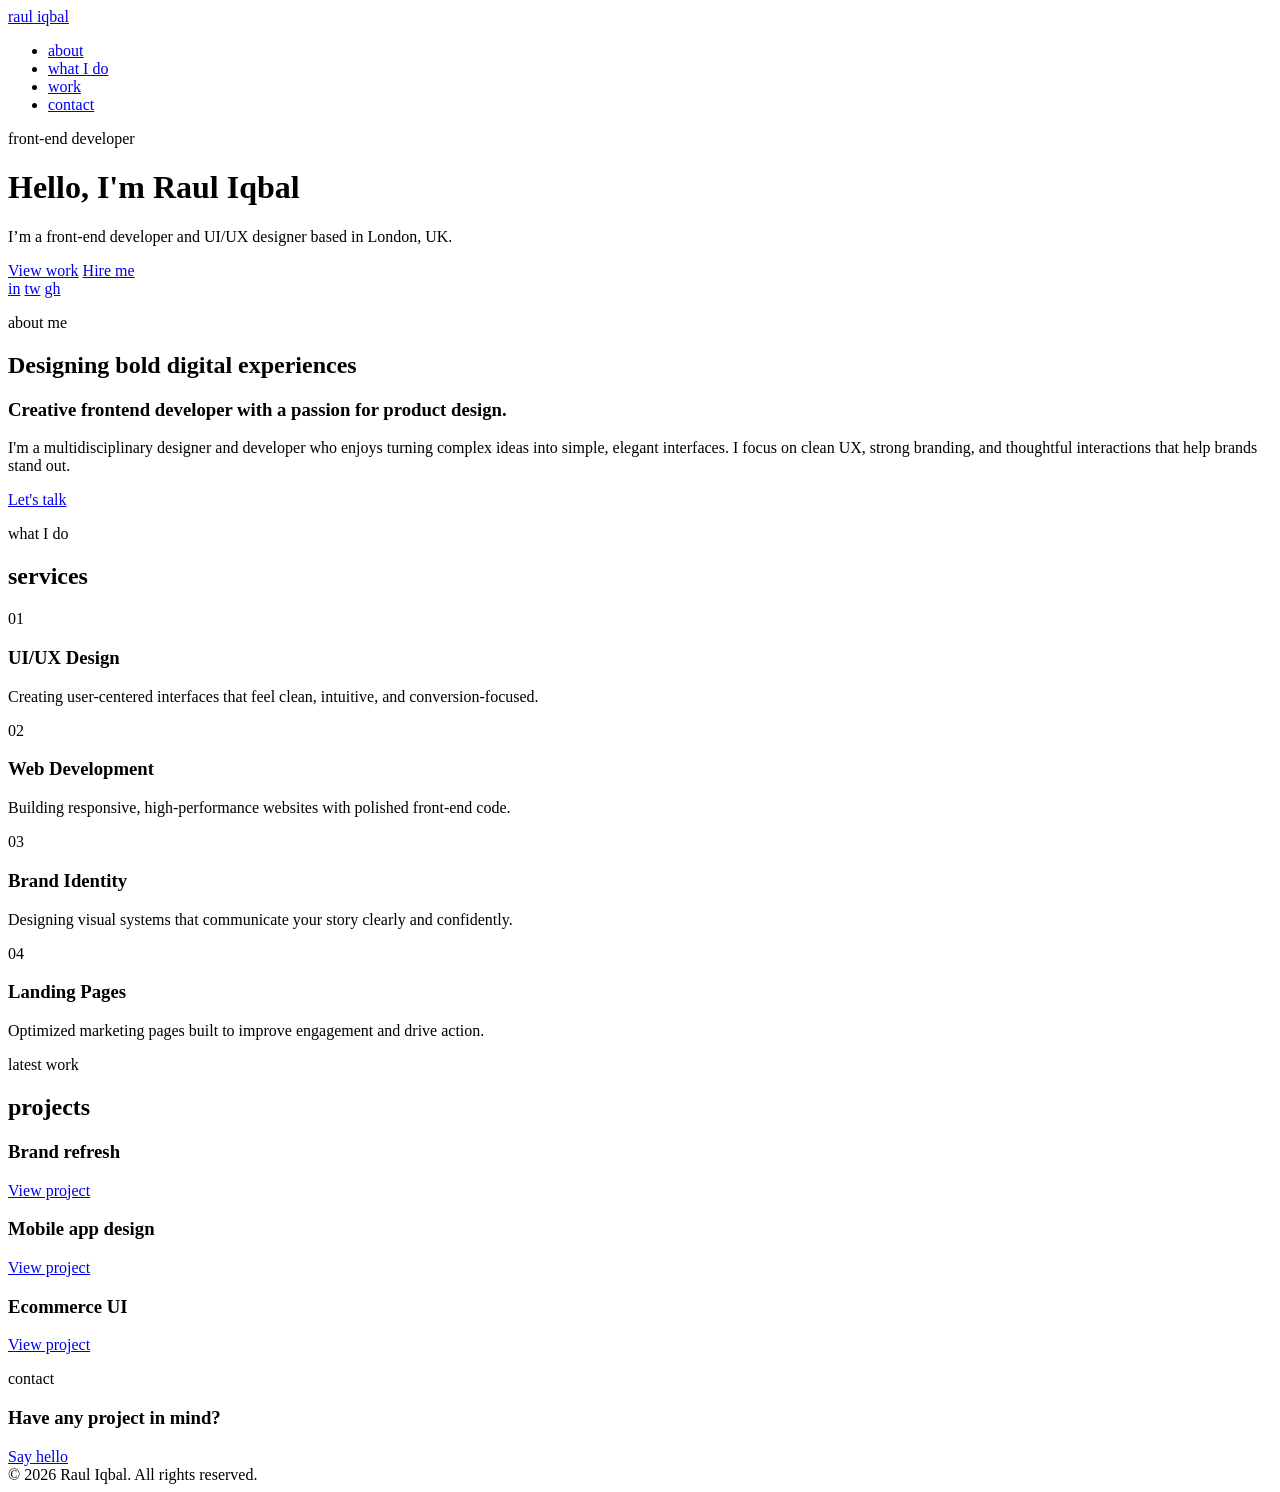
==== index7.htm @ f07d67ef "Add files via upload" ====
<!DOCTYPE html>
<html lang="en">
<head>
    <meta charset="UTF-8">
    <meta name="viewport" content="width=device-width, initial-scale=1.0">
    <title>Raul Iqbal - portfolio</title>
    <link rel="preconnect" href="https://fonts.googleapis.com">
    <link rel="preconnect" href="https://fonts.gstatic.com" crossorigin>
    <link href="https://fonts.googleapis.com/css2?family=Poppins:wght@400;500;600;700&display=swap" rel="stylesheet">
    <link rel="stylesheet" href="style.css">
</head>
<body>
    <header class="hero" id="home">
        <nav class="nav container">
            <a href="#home" class="logo">raul iqbal</a>
            <ul class="menu">
                <li><a href="#about">about</a></li>
                <li><a href="#services">what I do</a></li>
                <li><a href="#work">work</a></li>
                <li><a href="#contact">contact</a></li>
            </ul>
        </nav>

        <div class="hero-body container">
            <p class="label">front-end developer</p>
            <h1>Hello, I'm Raul Iqbal</h1>
            <p>I’m a front-end developer and UI/UX designer based in London, UK.</p>

            <div class="cta-row">
                <a class="btn" href="#work">View work</a>
                <a class="btn btn-ghost" href="#contact">Hire me</a>
            </div>

            <div class="socials">
                <a href="#">in</a>
                <a href="#">tw</a>
                <a href="#">gh</a>
            </div>
        </div>
    </header>

    <main>
        <section id="about" class="about container section">
            <div class="about-img" aria-label="Profile art"></div>

            <div class="about-copy">
                <p class="label">about me</p>
                <h2>Designing bold digital experiences</h2>
                <h3>Creative frontend developer with a passion for product design.</h3>
                <p>I'm a multidisciplinary designer and developer who enjoys turning complex ideas into simple, elegant interfaces. I focus on clean UX, strong branding, and thoughtful interactions that help brands stand out.</p>
                <a class="btn" href="#contact">Let's talk</a>
            </div>
        </section>

        <section id="services" class="container section">
            <p class="label center">what I do</p>
            <h2 class="center">services</h2>

            <div class="services">
                <article class="service">
                    <div class="service-head">
                        <div class="icon">01</div>
                        <h3>UI/UX Design</h3>
                    </div>
                    <p>Creating user-centered interfaces that feel clean, intuitive, and conversion-focused.</p>
                </article>

                <article class="service">
                    <div class="service-head">
                        <div class="icon">02</div>
                        <h3>Web Development</h3>
                    </div>
                    <p>Building responsive, high-performance websites with polished front-end code.</p>
                </article>

                <article class="service">
                    <div class="service-head">
                        <div class="icon">03</div>
                        <h3>Brand Identity</h3>
                    </div>
                    <p>Designing visual systems that communicate your story clearly and confidently.</p>
                </article>

                <article class="service">
                    <div class="service-head">
                        <div class="icon">04</div>
                        <h3>Landing Pages</h3>
                    </div>
                    <p>Optimized marketing pages built to improve engagement and drive action.</p>
                </article>
            </div>
        </section>

        <section id="work" class="container section">
            <p class="label center">latest work</p>
            <h2 class="center">projects</h2>

            <div class="projects">
                <article class="project">
                    <div class="thumb thumb-1"></div>
                    <div class="project-body">
                        <h3>Brand refresh</h3>
                        <a class="btn small-btn" href="#">View project</a>
                    </div>
                </article>

                <article class="project">
                    <div class="thumb thumb-2"></div>
                    <div class="project-body">
                        <h3>Mobile app design</h3>
                        <a class="btn small-btn" href="#">View project</a>
                    </div>
                </article>

                <article class="project">
                    <div class="thumb thumb-3"></div>
                    <div class="project-body">
                        <h3>Ecommerce UI</h3>
                        <a class="btn small-btn" href="#">View project</a>
                    </div>
                </article>
            </div>
        </section>

        <section class="container section">
            <div class="cta" id="contact">
                <p class="label">contact</p>
                <h3>Have any project in mind?</h3>
                <a class="btn" href="mailto:hello@rauliqbal.com">Say hello</a>
            </div>
        </section>
    </main>

    <footer>
        © 2026 Raul Iqbal. All rights reserved.
    </footer>
</body>
</html>
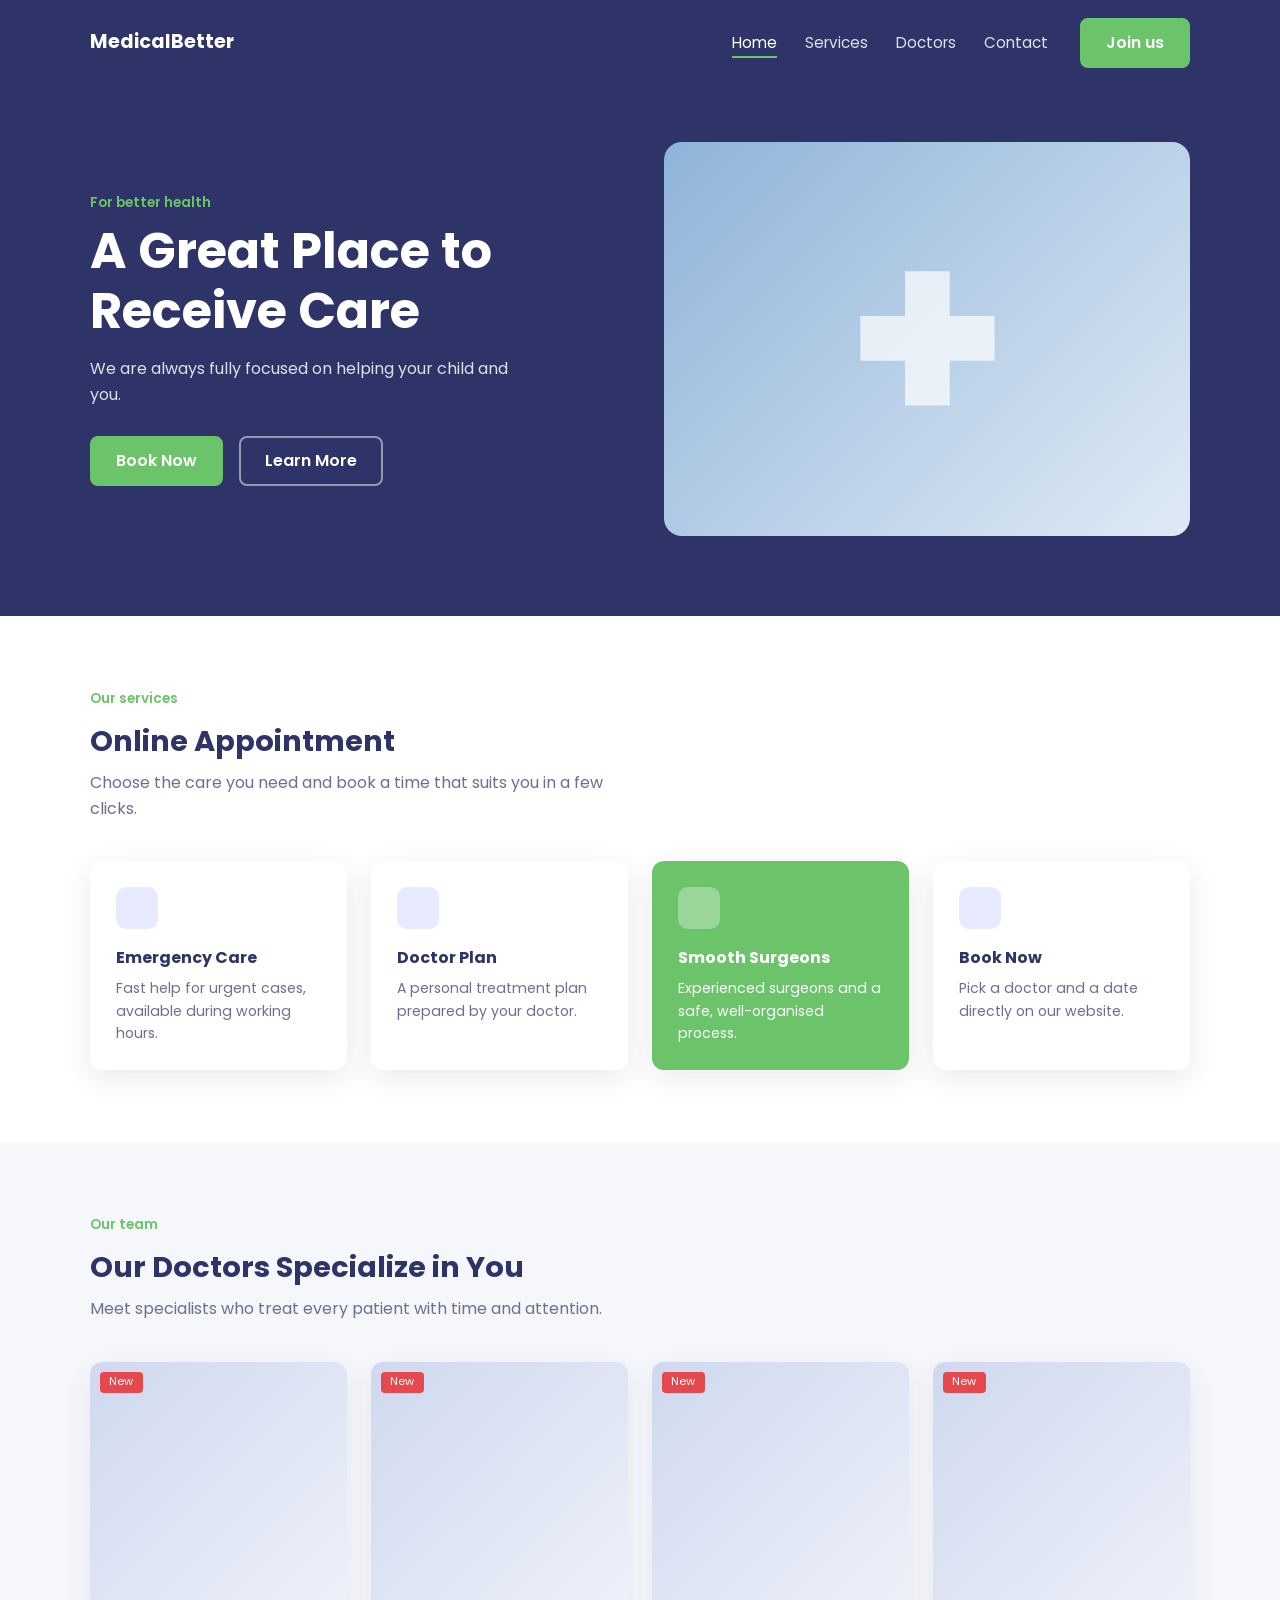
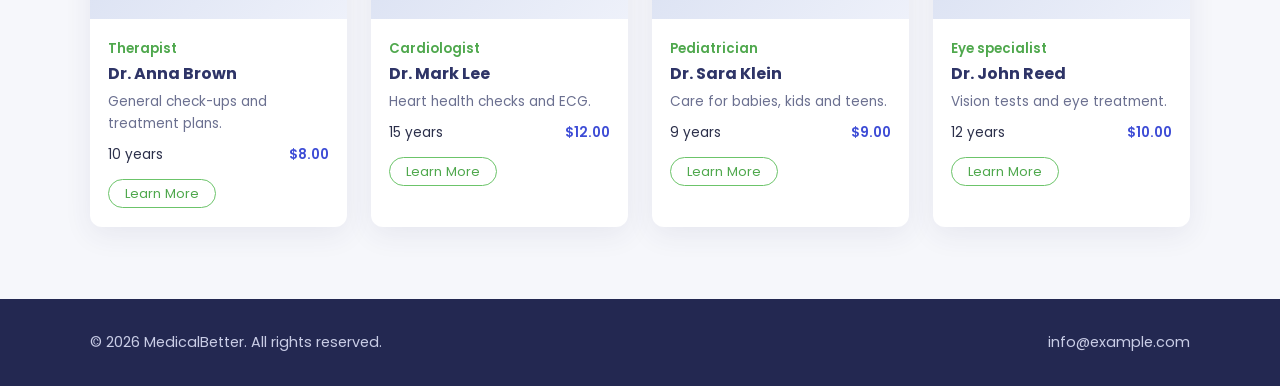
==== commit 431b399c: "Add files via upload" ====
--- a/index7.htm
+++ b/index7.htm
@@ -1,138 +1,258 @@
 <!DOCTYPE html>
 <html lang="en">
 <head>
-    <meta charset="UTF-8">
-    <meta name="viewport" content="width=device-width, initial-scale=1.0">
-    <title>Raul Iqbal - portfolio</title>
-    <link rel="preconnect" href="https://fonts.googleapis.com">
-    <link rel="preconnect" href="https://fonts.gstatic.com" crossorigin>
-    <link href="https://fonts.googleapis.com/css2?family=Poppins:wght@400;500;600;700&display=swap" rel="stylesheet">
-    <link rel="stylesheet" href="style.css">
+  <meta charset="UTF-8">
+  <meta name="viewport" content="width=device-width, initial-scale=1">
+  <title>MedicalBetter | A Great Place to Receive Care</title>
+  <meta name="description" content="MedicalBetter is a modern clinic focused on helping you and your child. Book an online appointment and meet our specialist doctors.">
+  <meta name="keywords" content="medical clinic, online appointment, doctor consultation, emergency care, pediatrician, specialist doctors, book appointment, health care">
+  <meta name="author" content="MedicalBetter">
+  <meta name="robots" content="index, follow">
+  <meta name="theme-color" content="#2e3467">
+
+  <meta property="og:title" content="MedicalBetter | A Great Place to Receive Care">
+  <meta property="og:description" content="Book an online appointment and meet our specialist doctors.">
+  <meta property="og:type" content="website">
+  <meta property="og:url" content="https://example.com/index.html">
+  <meta property="og:image" content="https://example.com/images/og-cover.jpg">
+  <meta property="og:site_name" content="MedicalBetter">
+
+  <link rel="preconnect" href="https://fonts.googleapis.com">
+  <link rel="preconnect" href="https://fonts.gstatic.com" crossorigin>
+  <link href="https://fonts.googleapis.com/css2?family=Poppins:wght@400;600;700&display=swap" rel="stylesheet">
+
+  <style>
+    :root{--navy:#2e3467;--navy-dark:#232851;--green:#6cc46a;--green-dark:#4fa84d;--text:#2b2f4a;--muted:#6b7090;--bg:#f6f7fb;--red:#e5484d}
+    *{box-sizing:border-box;margin:0;padding:0}
+    html{scroll-behavior:smooth}
+    body{font-family:"Poppins","Segoe UI",Arial,sans-serif;color:var(--text);background:#fff;line-height:1.6}
+    a{text-decoration:none;color:inherit}
+    :focus-visible{outline:3px solid #f2b705;outline-offset:2px}
+    .wrap{width:min(1100px,92%);margin-inline:auto}
+
+    /* page switching */
+    body[data-page="home"] .only-contact{display:none}
+    body[data-page="contact"] .only-home{display:none}
+
+    /* header + hero */
+    .top{background:var(--navy);color:#fff}
+    .nav-bar{display:flex;align-items:center;gap:2rem;padding-block:1.1rem;flex-wrap:wrap}
+    .logo{font-weight:700;font-size:1.2rem;margin-right:auto}
+    .nav{display:flex;gap:1.75rem;list-style:none;font-size:.95rem}
+    .nav a{opacity:.85;padding-bottom:3px;border-bottom:2px solid transparent}
+    .nav a:hover,.nav a[aria-current="page"]{opacity:1;border-color:var(--green)}
+    .btn{display:inline-block;background:var(--green);color:#fff;font:inherit;font-weight:600;border:2px solid var(--green);border-radius:8px;padding:.65rem 1.5rem;cursor:pointer}
+    .btn:hover{background:var(--green-dark);border-color:var(--green-dark)}
+    .btn-line{background:transparent;color:#fff;border-color:rgba(255,255,255,.5)}
+    .btn-line:hover{background:rgba(255,255,255,.12);border-color:#fff}
+    .hero{padding-block:3.5rem 5rem}
+    .hero .wrap{display:grid;grid-template-columns:1fr 1fr;gap:3rem;align-items:center}
+    .eyebrow{color:var(--green);font-size:.85rem;font-weight:600;margin-bottom:.5rem}
+    .hero h1{font-size:clamp(2rem,4.5vw,3.1rem);line-height:1.2;margin-bottom:1rem}
+    .hero p:not(.eyebrow){opacity:.85;margin-bottom:1.75rem;max-width:42ch}
+    .hero .btns{display:flex;gap:1rem;flex-wrap:wrap}
+    .hero-img{aspect-ratio:4/3;border-radius:18px;background:linear-gradient(135deg,#8fb3d9,#dfeaf5);display:grid;place-items:center}
+    .hero-img svg{width:34%;opacity:.7}
+    .page-title{padding-block:2.5rem 3.5rem}
+    .page-title h1{font-size:2.2rem}
+
+    /* sections */
+    .section{padding-block:4.5rem}
+    .section h2{font-size:1.8rem;color:var(--navy);margin-bottom:.4rem}
+    .section .sub{color:var(--muted);max-width:55ch;margin-bottom:2.5rem}
+    .cards{display:grid;grid-template-columns:repeat(auto-fit,minmax(200px,1fr));gap:1.5rem}
+    .card{background:#fff;border-radius:12px;padding:1.6rem;box-shadow:0 8px 28px rgba(46,52,103,.1)}
+    .card .ico{width:42px;height:42px;border-radius:10px;background:#e8ebff;margin-bottom:1rem}
+    .card h3{font-size:1rem;color:var(--navy);margin-bottom:.4rem}
+    .card p{font-size:.88rem;color:var(--muted)}
+    .card.active{background:var(--green)}
+    .card.active h3,.card.active p{color:#fff}
+    .card.active .ico{background:rgba(255,255,255,.3)}
+    .doctors{background:var(--bg)}
+    .doc{background:#fff;border-radius:12px;overflow:hidden;box-shadow:0 8px 28px rgba(46,52,103,.08)}
+    .doc .photo{position:relative;aspect-ratio:1/1;background:linear-gradient(135deg,#cfd8ee,#eef1fa)}
+    .badge{position:absolute;top:.6rem;left:.6rem;background:var(--red);color:#fff;font-size:.7rem;padding:.1rem .6rem;border-radius:4px}
+    .doc .body{padding:1rem 1.1rem 1.2rem}
+    .doc small{color:var(--green-dark);font-weight:600}
+    .doc h3{font-size:1rem;color:var(--navy)}
+    .doc p{font-size:.85rem;color:var(--muted);margin:.3rem 0 .6rem}
+    .doc .meta{display:flex;justify-content:space-between;font-size:.85rem;margin-bottom:.8rem}
+    .doc .price{color:#3d4cd6;font-weight:600}
+    .btn-out{display:inline-block;border:1px solid var(--green);color:var(--green-dark);border-radius:20px;padding:.2rem 1rem;font-size:.82rem}
+    .btn-out:hover{background:var(--green);color:#fff}
+
+    /* contact form */
+    .contact{display:grid;grid-template-columns:1.4fr .8fr;gap:3rem}
+    fieldset{border:1px solid #dfe2f0;border-radius:12px;padding:1.6rem}
+    legend{font-weight:600;color:var(--navy);padding-inline:.5rem}
+    .field{margin-bottom:1rem}
+    .field label{display:block;font-weight:600;font-size:.9rem;margin-bottom:.25rem}
+    .req{color:var(--red)}
+    .field input,.field select,.field textarea{width:100%;font:inherit;padding:.6rem .8rem;border:1px solid #c5cae0;border-radius:8px;color:var(--text);background:#fff}
+    .field textarea{min-height:120px;resize:vertical}
+    .field input:user-invalid,.field textarea:user-invalid{border-color:var(--red)}
+    .row{display:grid;grid-template-columns:1fr 1fr;gap:1rem}
+    .consent{display:flex;gap:.6rem;margin-bottom:1.2rem;font-size:.9rem}
+    .info{background:var(--bg);border-radius:12px;padding:1.6rem;align-self:start}
+    .info h3{color:var(--navy);margin-bottom:.8rem}
+    .info p{margin-bottom:.7rem;color:var(--muted);font-size:.92rem}
+
+    /* footer */
+    .foot{background:var(--navy-dark);color:#c9cde6;padding-block:2rem;font-size:.9rem}
+    .foot .wrap{display:flex;justify-content:space-between;gap:1rem;flex-wrap:wrap}
+
+    @media(max-width:800px){.hero .wrap,.contact,.row{grid-template-columns:1fr}.nav-bar{gap:1rem}}
+    @media(prefers-reduced-motion:reduce){html{scroll-behavior:auto}}
+  </style>
 </head>
-<body>
-    <header class="hero" id="home">
-        <nav class="nav container">
-            <a href="#home" class="logo">raul iqbal</a>
-            <ul class="menu">
-                <li><a href="#about">about</a></li>
-                <li><a href="#services">what I do</a></li>
-                <li><a href="#work">work</a></li>
-                <li><a href="#contact">contact</a></li>
-            </ul>
-        </nav>
-
-        <div class="hero-body container">
-            <p class="label">front-end developer</p>
-            <h1>Hello, I'm Raul Iqbal</h1>
-            <p>I’m a front-end developer and UI/UX designer based in London, UK.</p>
-
-            <div class="cta-row">
-                <a class="btn" href="#work">View work</a>
-                <a class="btn btn-ghost" href="#contact">Hire me</a>
-            </div>
-
-            <div class="socials">
-                <a href="#">in</a>
-                <a href="#">tw</a>
-                <a href="#">gh</a>
-            </div>
+<body data-page="home">
+
+<!-- ========== HEADER (ორივე გვერდზე საერთო) ========== -->
+<div class="top">
+  <header class="wrap nav-bar">
+    <a class="logo" href="#home">MedicalBetter</a>
+    <nav aria-label="Main">
+      <ul class="nav">
+        <li><a href="#home" id="nav-home" aria-current="page">Home</a></li>
+        <li><a href="#appointment">Services</a></li>
+        <li><a href="#doctors">Doctors</a></li>
+        <li><a href="#contact" id="nav-contact">Contact</a></li>
+      </ul>
+    </nav>
+    <a class="btn" href="#booking">Join us</a>
+  </header>
+
+  <!-- გვერდი 1: ჰერო -->
+  <section class="hero only-home">
+    <div class="wrap">
+      <div>
+        <p class="eyebrow">For better health</p>
+        <h1>A Great Place to Receive Care</h1>
+        <p>We are always fully focused on helping your child and you.</p>
+        <div class="btns">
+          <a class="btn" href="#booking">Book Now</a>
+          <a class="btn btn-line" href="#appointment">Learn More</a>
         </div>
-    </header>
-
-    <main>
-        <section id="about" class="about container section">
-            <div class="about-img" aria-label="Profile art"></div>
-
-            <div class="about-copy">
-                <p class="label">about me</p>
-                <h2>Designing bold digital experiences</h2>
-                <h3>Creative frontend developer with a passion for product design.</h3>
-                <p>I'm a multidisciplinary designer and developer who enjoys turning complex ideas into simple, elegant interfaces. I focus on clean UX, strong branding, and thoughtful interactions that help brands stand out.</p>
-                <a class="btn" href="#contact">Let's talk</a>
-            </div>
-        </section>
-
-        <section id="services" class="container section">
-            <p class="label center">what I do</p>
-            <h2 class="center">services</h2>
-
-            <div class="services">
-                <article class="service">
-                    <div class="service-head">
-                        <div class="icon">01</div>
-                        <h3>UI/UX Design</h3>
-                    </div>
-                    <p>Creating user-centered interfaces that feel clean, intuitive, and conversion-focused.</p>
-                </article>
-
-                <article class="service">
-                    <div class="service-head">
-                        <div class="icon">02</div>
-                        <h3>Web Development</h3>
-                    </div>
-                    <p>Building responsive, high-performance websites with polished front-end code.</p>
-                </article>
-
-                <article class="service">
-                    <div class="service-head">
-                        <div class="icon">03</div>
-                        <h3>Brand Identity</h3>
-                    </div>
-                    <p>Designing visual systems that communicate your story clearly and confidently.</p>
-                </article>
-
-                <article class="service">
-                    <div class="service-head">
-                        <div class="icon">04</div>
-                        <h3>Landing Pages</h3>
-                    </div>
-                    <p>Optimized marketing pages built to improve engagement and drive action.</p>
-                </article>
-            </div>
-        </section>
-
-        <section id="work" class="container section">
-            <p class="label center">latest work</p>
-            <h2 class="center">projects</h2>
-
-            <div class="projects">
-                <article class="project">
-                    <div class="thumb thumb-1"></div>
-                    <div class="project-body">
-                        <h3>Brand refresh</h3>
-                        <a class="btn small-btn" href="#">View project</a>
-                    </div>
-                </article>
-
-                <article class="project">
-                    <div class="thumb thumb-2"></div>
-                    <div class="project-body">
-                        <h3>Mobile app design</h3>
-                        <a class="btn small-btn" href="#">View project</a>
-                    </div>
-                </article>
-
-                <article class="project">
-                    <div class="thumb thumb-3"></div>
-                    <div class="project-body">
-                        <h3>Ecommerce UI</h3>
-                        <a class="btn small-btn" href="#">View project</a>
-                    </div>
-                </article>
-            </div>
-        </section>
-
-        <section class="container section">
-            <div class="cta" id="contact">
-                <p class="label">contact</p>
-                <h3>Have any project in mind?</h3>
-                <a class="btn" href="mailto:hello@rauliqbal.com">Say hello</a>
-            </div>
-        </section>
-    </main>
-
-    <footer>
-        © 2026 Raul Iqbal. All rights reserved.
-    </footer>
+      </div>
+      <!-- სურათის დასამატებლად ჩაანაცვლეთ: <img src="hero.jpg" alt="Doctor using a microscope"> -->
+      <div class="hero-img" role="img" aria-label="Doctor using a microscope">
+        <svg viewBox="0 0 24 24" fill="#fff"><path d="M9 3h6v6h6v6h-6v6H9v-6H3V9h6z"/></svg>
+      </div>
+    </div>
+  </section>
+
+  <!-- გვერდი 2: სათაური -->
+  <div class="wrap page-title only-contact"><p class="eyebrow">Get in touch</p><h1>Book an Appointment</h1></div>
+</div>
+
+<main>
+  <!-- ========== გვერდი 1: მთავარი ========== -->
+  <div class="only-home">
+    <section class="section" id="appointment">
+      <div class="wrap">
+        <p class="eyebrow">Our services</p>
+        <h2>Online Appointment</h2>
+        <p class="sub">Choose the care you need and book a time that suits you in a few clicks.</p>
+        <div class="cards">
+          <article class="card"><div class="ico"></div><h3>Emergency Care</h3><p>Fast help for urgent cases, available during working hours.</p></article>
+          <article class="card"><div class="ico"></div><h3>Doctor Plan</h3><p>A personal treatment plan prepared by your doctor.</p></article>
+          <article class="card active"><div class="ico"></div><h3>Smooth Surgeons</h3><p>Experienced surgeons and a safe, well-organised process.</p></article>
+          <article class="card"><div class="ico"></div><h3>Book Now</h3><p>Pick a doctor and a date directly on our website.</p></article>
+        </div>
+      </div>
+    </section>
+
+    <section class="section doctors" id="doctors">
+      <div class="wrap">
+        <p class="eyebrow">Our team</p>
+        <h2>Our Doctors Specialize in You</h2>
+        <p class="sub">Meet specialists who treat every patient with time and attention.</p>
+        <div class="cards">
+          <article class="doc">
+            <div class="photo" role="img" aria-label="Dr. Anna Brown"><span class="badge">New</span></div>
+            <div class="body"><small>Therapist</small><h3>Dr. Anna Brown</h3><p>General check-ups and treatment plans.</p>
+              <div class="meta"><span>10 years</span><span class="price">$8.00</span></div><a class="btn-out" href="#booking">Learn More</a></div>
+          </article>
+          <article class="doc">
+            <div class="photo" role="img" aria-label="Dr. Mark Lee"><span class="badge">New</span></div>
+            <div class="body"><small>Cardiologist</small><h3>Dr. Mark Lee</h3><p>Heart health checks and ECG.</p>
+              <div class="meta"><span>15 years</span><span class="price">$12.00</span></div><a class="btn-out" href="#booking">Learn More</a></div>
+          </article>
+          <article class="doc">
+            <div class="photo" role="img" aria-label="Dr. Sara Klein"><span class="badge">New</span></div>
+            <div class="body"><small>Pediatrician</small><h3>Dr. Sara Klein</h3><p>Care for babies, kids and teens.</p>
+              <div class="meta"><span>9 years</span><span class="price">$9.00</span></div><a class="btn-out" href="#booking">Learn More</a></div>
+          </article>
+          <article class="doc">
+            <div class="photo" role="img" aria-label="Dr. John Reed"><span class="badge">New</span></div>
+            <div class="body"><small>Eye specialist</small><h3>Dr. John Reed</h3><p>Vision tests and eye treatment.</p>
+              <div class="meta"><span>12 years</span><span class="price">$10.00</span></div><a class="btn-out" href="#booking">Learn More</a></div>
+          </article>
+        </div>
+      </div>
+    </section>
+  </div>
+
+  <!-- ========== გვერდი 2: კონტაქტი ========== -->
+  <div class="section only-contact">
+    <div class="wrap contact">
+      <form id="booking" action="#" method="post">
+        <fieldset>
+          <legend>Appointment form</legend>
+          <div class="row">
+            <div class="field"><label for="fn">First name <span class="req">*</span></label><input type="text" id="fn" name="first_name" autocomplete="given-name" required minlength="2"></div>
+            <div class="field"><label for="ln">Last name <span class="req">*</span></label><input type="text" id="ln" name="last_name" autocomplete="family-name" required minlength="2"></div>
+          </div>
+          <div class="row">
+            <div class="field"><label for="phone">Phone <span class="req">*</span></label><input type="tel" id="phone" name="phone" autocomplete="tel" placeholder="+995 5XX XX XX XX" pattern="[+0-9 ]{9,16}" required></div>
+            <div class="field"><label for="email">Email</label><input type="email" id="email" name="email" autocomplete="email" placeholder="name@example.com"></div>
+          </div>
+          <div class="row">
+            <div class="field"><label for="service">Service <span class="req">*</span></label>
+              <select id="service" name="service" required>
+                <option value="" selected disabled>Choose</option>
+                <option>Emergency Care</option><option>Doctor Plan</option><option>Surgery</option><option>Consultation</option>
+              </select></div>
+            <div class="field"><label for="date">Preferred date <span class="req">*</span></label><input type="date" id="date" name="date" required></div>
+          </div>
+          <div class="field"><label for="msg">Message</label><textarea id="msg" name="message" maxlength="500" placeholder="Briefly describe your problem (optional)"></textarea></div>
+          <div class="consent"><input type="checkbox" id="consent" name="consent" required><label for="consent">I agree to the processing of my personal data <span class="req">*</span></label></div>
+          <button type="submit" class="btn">Send request</button>
+        </fieldset>
+      </form>
+
+      <aside class="info" aria-labelledby="ci">
+        <h3 id="ci">Contact information</h3>
+        <p><strong>Address:</strong><br>1 Rustaveli Ave, Tbilisi</p>
+        <p><strong>Phone:</strong><br><a href="tel:+995322000000">+995 32 200 00 00</a></p>
+        <p><strong>Email:</strong><br><a href="mailto:info@example.com">info@example.com</a></p>
+        <p><strong>Working hours:</strong><br>Mon–Fri 09:00–20:00<br>Sat 10:00–16:00</p>
+      </aside>
+    </div>
+  </div>
+</main>
+
+<footer class="foot">
+  <div class="wrap"><p>&copy; 2026 MedicalBetter. All rights reserved.</p><p><a href="mailto:info@example.com">info@example.com</a></p></div>
+</footer>
+
+<!-- გვერდებს შორის გადართვა -->
+<script>
+  function route() {
+    var h = location.hash;
+    var isContact = (h === '#contact' || h === '#booking');
+    document.body.dataset.page = isContact ? 'contact' : 'home';
+    document.title = isContact
+      ? 'Contact & Book an Appointment | MedicalBetter'
+      : 'MedicalBetter | A Great Place to Receive Care';
+    document.getElementById('nav-home').toggleAttribute('aria-current', !isContact);
+    document.getElementById('nav-contact').toggleAttribute('aria-current', isContact);
+    if (isContact || !h || h === '#home') { window.scrollTo(0, 0); }
+    else { var el = document.querySelector(h); if (el) el.scrollIntoView(); }
+  }
+  window.addEventListener('hashchange', route);
+  route();
+</script>
+
 </body>
-</html>
+</html>
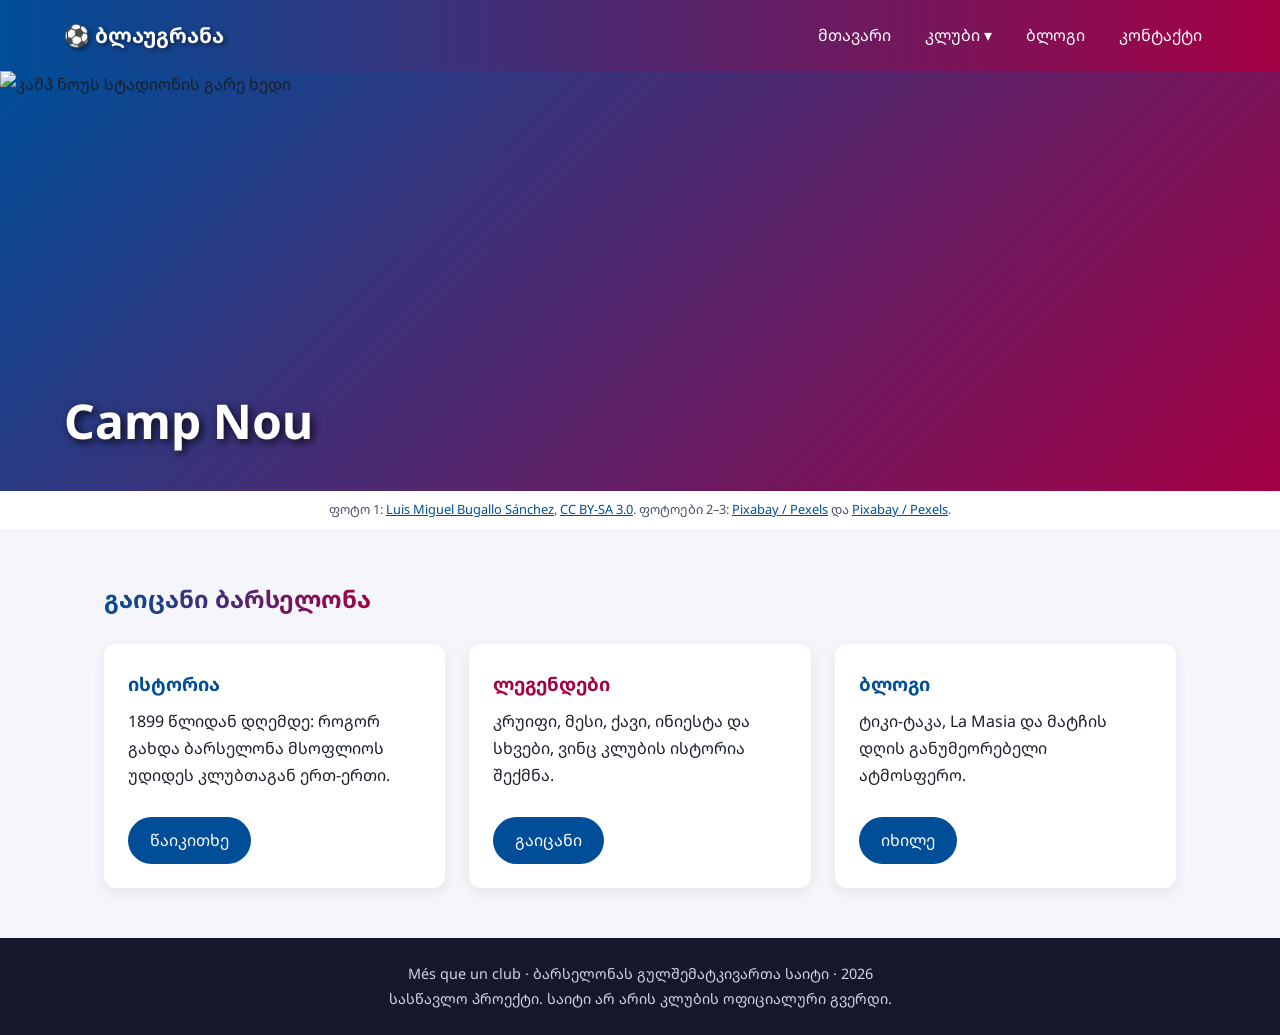
==== commit d5611709: "Add files via upload" ====
--- a/index7.htm
+++ b/index7.htm
@@ -1,258 +1,491 @@
 <!DOCTYPE html>
-<html lang="en">
+<html lang="ka">
 <head>
-  <meta charset="UTF-8">
-  <meta name="viewport" content="width=device-width, initial-scale=1">
-  <title>MedicalBetter | A Great Place to Receive Care</title>
-  <meta name="description" content="MedicalBetter is a modern clinic focused on helping you and your child. Book an online appointment and meet our specialist doctors.">
-  <meta name="keywords" content="medical clinic, online appointment, doctor consultation, emergency care, pediatrician, specialist doctors, book appointment, health care">
-  <meta name="author" content="MedicalBetter">
-  <meta name="robots" content="index, follow">
-  <meta name="theme-color" content="#2e3467">
-
-  <meta property="og:title" content="MedicalBetter | A Great Place to Receive Care">
-  <meta property="og:description" content="Book an online appointment and meet our specialist doctors.">
-  <meta property="og:type" content="website">
-  <meta property="og:url" content="https://example.com/index.html">
-  <meta property="og:image" content="https://example.com/images/og-cover.jpg">
-  <meta property="og:site_name" content="MedicalBetter">
-
-  <link rel="preconnect" href="https://fonts.googleapis.com">
-  <link rel="preconnect" href="https://fonts.gstatic.com" crossorigin>
-  <link href="https://fonts.googleapis.com/css2?family=Poppins:wght@400;600;700&display=swap" rel="stylesheet">
-
-  <style>
-    :root{--navy:#2e3467;--navy-dark:#232851;--green:#6cc46a;--green-dark:#4fa84d;--text:#2b2f4a;--muted:#6b7090;--bg:#f6f7fb;--red:#e5484d}
-    *{box-sizing:border-box;margin:0;padding:0}
-    html{scroll-behavior:smooth}
-    body{font-family:"Poppins","Segoe UI",Arial,sans-serif;color:var(--text);background:#fff;line-height:1.6}
-    a{text-decoration:none;color:inherit}
-    :focus-visible{outline:3px solid #f2b705;outline-offset:2px}
-    .wrap{width:min(1100px,92%);margin-inline:auto}
-
-    /* page switching */
-    body[data-page="home"] .only-contact{display:none}
-    body[data-page="contact"] .only-home{display:none}
-
-    /* header + hero */
-    .top{background:var(--navy);color:#fff}
-    .nav-bar{display:flex;align-items:center;gap:2rem;padding-block:1.1rem;flex-wrap:wrap}
-    .logo{font-weight:700;font-size:1.2rem;margin-right:auto}
-    .nav{display:flex;gap:1.75rem;list-style:none;font-size:.95rem}
-    .nav a{opacity:.85;padding-bottom:3px;border-bottom:2px solid transparent}
-    .nav a:hover,.nav a[aria-current="page"]{opacity:1;border-color:var(--green)}
-    .btn{display:inline-block;background:var(--green);color:#fff;font:inherit;font-weight:600;border:2px solid var(--green);border-radius:8px;padding:.65rem 1.5rem;cursor:pointer}
-    .btn:hover{background:var(--green-dark);border-color:var(--green-dark)}
-    .btn-line{background:transparent;color:#fff;border-color:rgba(255,255,255,.5)}
-    .btn-line:hover{background:rgba(255,255,255,.12);border-color:#fff}
-    .hero{padding-block:3.5rem 5rem}
-    .hero .wrap{display:grid;grid-template-columns:1fr 1fr;gap:3rem;align-items:center}
-    .eyebrow{color:var(--green);font-size:.85rem;font-weight:600;margin-bottom:.5rem}
-    .hero h1{font-size:clamp(2rem,4.5vw,3.1rem);line-height:1.2;margin-bottom:1rem}
-    .hero p:not(.eyebrow){opacity:.85;margin-bottom:1.75rem;max-width:42ch}
-    .hero .btns{display:flex;gap:1rem;flex-wrap:wrap}
-    .hero-img{aspect-ratio:4/3;border-radius:18px;background:linear-gradient(135deg,#8fb3d9,#dfeaf5);display:grid;place-items:center}
-    .hero-img svg{width:34%;opacity:.7}
-    .page-title{padding-block:2.5rem 3.5rem}
-    .page-title h1{font-size:2.2rem}
-
-    /* sections */
-    .section{padding-block:4.5rem}
-    .section h2{font-size:1.8rem;color:var(--navy);margin-bottom:.4rem}
-    .section .sub{color:var(--muted);max-width:55ch;margin-bottom:2.5rem}
-    .cards{display:grid;grid-template-columns:repeat(auto-fit,minmax(200px,1fr));gap:1.5rem}
-    .card{background:#fff;border-radius:12px;padding:1.6rem;box-shadow:0 8px 28px rgba(46,52,103,.1)}
-    .card .ico{width:42px;height:42px;border-radius:10px;background:#e8ebff;margin-bottom:1rem}
-    .card h3{font-size:1rem;color:var(--navy);margin-bottom:.4rem}
-    .card p{font-size:.88rem;color:var(--muted)}
-    .card.active{background:var(--green)}
-    .card.active h3,.card.active p{color:#fff}
-    .card.active .ico{background:rgba(255,255,255,.3)}
-    .doctors{background:var(--bg)}
-    .doc{background:#fff;border-radius:12px;overflow:hidden;box-shadow:0 8px 28px rgba(46,52,103,.08)}
-    .doc .photo{position:relative;aspect-ratio:1/1;background:linear-gradient(135deg,#cfd8ee,#eef1fa)}
-    .badge{position:absolute;top:.6rem;left:.6rem;background:var(--red);color:#fff;font-size:.7rem;padding:.1rem .6rem;border-radius:4px}
-    .doc .body{padding:1rem 1.1rem 1.2rem}
-    .doc small{color:var(--green-dark);font-weight:600}
-    .doc h3{font-size:1rem;color:var(--navy)}
-    .doc p{font-size:.85rem;color:var(--muted);margin:.3rem 0 .6rem}
-    .doc .meta{display:flex;justify-content:space-between;font-size:.85rem;margin-bottom:.8rem}
-    .doc .price{color:#3d4cd6;font-weight:600}
-    .btn-out{display:inline-block;border:1px solid var(--green);color:var(--green-dark);border-radius:20px;padding:.2rem 1rem;font-size:.82rem}
-    .btn-out:hover{background:var(--green);color:#fff}
-
-    /* contact form */
-    .contact{display:grid;grid-template-columns:1.4fr .8fr;gap:3rem}
-    fieldset{border:1px solid #dfe2f0;border-radius:12px;padding:1.6rem}
-    legend{font-weight:600;color:var(--navy);padding-inline:.5rem}
-    .field{margin-bottom:1rem}
-    .field label{display:block;font-weight:600;font-size:.9rem;margin-bottom:.25rem}
-    .req{color:var(--red)}
-    .field input,.field select,.field textarea{width:100%;font:inherit;padding:.6rem .8rem;border:1px solid #c5cae0;border-radius:8px;color:var(--text);background:#fff}
-    .field textarea{min-height:120px;resize:vertical}
-    .field input:user-invalid,.field textarea:user-invalid{border-color:var(--red)}
-    .row{display:grid;grid-template-columns:1fr 1fr;gap:1rem}
-    .consent{display:flex;gap:.6rem;margin-bottom:1.2rem;font-size:.9rem}
-    .info{background:var(--bg);border-radius:12px;padding:1.6rem;align-self:start}
-    .info h3{color:var(--navy);margin-bottom:.8rem}
-    .info p{margin-bottom:.7rem;color:var(--muted);font-size:.92rem}
-
-    /* footer */
-    .foot{background:var(--navy-dark);color:#c9cde6;padding-block:2rem;font-size:.9rem}
-    .foot .wrap{display:flex;justify-content:space-between;gap:1rem;flex-wrap:wrap}
-
-    @media(max-width:800px){.hero .wrap,.contact,.row{grid-template-columns:1fr}.nav-bar{gap:1rem}}
-    @media(prefers-reduced-motion:reduce){html{scroll-behavior:auto}}
-  </style>
+<meta charset="UTF-8">
+<meta name="viewport" content="width=device-width, initial-scale=1">
+<title>ბლაუგრანა | ბარსელონას ფანების საიტი</title>
+<link rel="preconnect" href="https://fonts.googleapis.com">
+<link href="https://fonts.googleapis.com/css2?family=Noto+Sans+Georgian:wght@400;700&display=swap" rel="stylesheet">
+
+<style>
+/* CSS ცვლადები */
+:root {
+  --blue: #004d98;
+  --garnet: #a50044;
+  --gold: #edbb00;
+  --bg: #f4f6fb;
+  --text: #1b1f2a;
+  --radius: 12px;
+}
+
+* { box-sizing: border-box; margin: 0; }
+html { scroll-behavior: smooth; }
+
+body {
+  font-family: "Noto Sans Georgian", Arial, sans-serif;
+  background: var(--bg);
+  color: var(--text);
+  line-height: 1.7;
+}
+
+a { color: inherit; }
+
+/* ჰედერი (flexbox) */
+.site-header {
+  display: flex;
+  justify-content: space-between;
+  align-items: center;
+  flex-wrap: wrap;
+  gap: 12px;
+  padding: 14px 5%;
+  background: linear-gradient(90deg, var(--blue), var(--garnet));
+  position: sticky;
+  top: 0;
+  z-index: 10;
+}
+
+.logo {
+  color: #fff;
+  font-weight: 700;
+  font-size: 1.3rem;
+  text-decoration: none;
+  text-shadow: 2px 2px 4px rgba(0, 0, 0, 0.5);
+}
+
+nav { display: flex; gap: 6px; flex-wrap: wrap; }
+
+nav a {
+  color: #fff;
+  text-decoration: none;
+  padding: 8px 14px;
+  border-radius: 8px;
+  display: block;
+  transition: background 0.3s, color 0.3s;
+}
+
+nav a:hover,
+nav a:focus {
+  background: var(--gold);
+  color: var(--text);
+}
+
+/* ჩამოსაშლელი მენიუ */
+.dropdown { position: relative; }
+
+.menu {
+  display: none;
+  position: absolute;
+  left: 0;
+  top: 100%;
+  min-width: 170px;
+  background: var(--blue);
+  border-radius: 8px;
+  overflow: hidden;
+  box-shadow: 0 8px 20px rgba(0, 0, 0, 0.3);
+}
+
+.dropdown:hover .menu,
+.dropdown:focus-within .menu { display: block; }
+
+/* გვერდების გადართვა JavaScript-ის გარეშე (:target) */
+.page { display: none; scroll-margin-top: 80px; }
+.page:target { display: block; }
+.page:target ~ #home { display: none; }
+#home { display: block; }
+
+/* ფოტო სლაიდერი (CSS keyframes) */
+.slider { overflow: hidden; width: 100%; }
+
+.photo-credits {
+  padding: 8px 5%;
+  color: #4c5365;
+  background: #fff;
+  font-size: 0.8rem;
+  text-align: center;
+}
+
+.photo-credits a { color: var(--blue); }
+
+.track {
+  display: flex;
+  width: 300%;
+  animation: slide 15s infinite;
+}
+
+.track:hover { animation-play-state: paused; }
+
+.slide {
+  position: relative;
+  width: 100%;
+  background: linear-gradient(135deg, var(--blue), var(--garnet));
+}
+
+.slide img {
+  display: block;
+  width: 100%;
+  height: 420px;
+  object-fit: cover;
+}
+
+.slide figcaption {
+  position: absolute;
+  left: 5%;
+  bottom: 30px;
+  color: #fff;
+  font-size: clamp(1.6rem, 5vw, 3rem);
+  font-weight: 700;
+  text-shadow: 3px 3px 8px rgba(0, 0, 0, 0.8);
+}
+
+@keyframes slide {
+  0%, 28%  { transform: translateX(0); }
+  33%, 61% { transform: translateX(-33.333%); }
+  66%, 95% { transform: translateX(-66.666%); }
+  100%     { transform: translateX(0); }
+}
+
+/* კონტენტი (grid) */
+.container { padding: 50px 5%; max-width: 1200px; margin: auto; }
+.narrow { max-width: 800px; }
+
+/* გრადიენტული ტექსტი */
+.title {
+  display: inline-block;
+  margin-bottom: 24px;
+  background: linear-gradient(90deg, var(--blue), var(--garnet));
+  -webkit-background-clip: text;
+  background-clip: text;
+  color: transparent;
+}
+
+.grid {
+  display: grid;
+  grid-template-columns: repeat(3, 1fr);
+  gap: 24px;
+}
+
+.card {
+  background: #fff;
+  padding: 24px;
+  border-radius: var(--radius);
+  box-shadow: 0 4px 14px rgba(0, 0, 0, 0.08);
+  transition: transform 0.3s, box-shadow 0.3s;
+}
+
+.card:hover {
+  transform: translateY(-6px) scale(1.02);
+  box-shadow: 0 12px 24px rgba(0, 0, 0, 0.18);
+}
+
+.card h3 { margin-bottom: 8px; }
+.card:nth-child(odd) h3 { color: var(--blue); }
+.card:nth-child(even) h3 { color: var(--garnet); }
+
+.num {
+  float: right;
+  font-size: 2rem;
+  font-weight: 700;
+  color: var(--gold);
+  text-shadow: 1px 1px 2px rgba(0, 0, 0, 0.3);
+}
+
+.btn {
+  display: inline-block;
+  margin-top: 14px;
+  padding: 10px 22px;
+  background: var(--blue);
+  color: #fff;
+  border: none;
+  border-radius: 30px;
+  cursor: pointer;
+  text-decoration: none;
+  font: inherit;
+  transition: background 0.3s, transform 0.3s;
+}
+
+.btn:hover,
+.btn:focus {
+  background: var(--garnet);
+  transform: scale(1.08);
+}
+
+.container p { margin-bottom: 14px; }
+
+.facts {
+  display: block;
+  list-style: none;
+  font-style: normal;
+  background: #fff;
+  border-radius: var(--radius);
+  padding: 10px 20px;
+  margin-bottom: 24px;
+}
+
+.facts li,
+.facts p { padding: 8px 0; margin: 0; border-bottom: 1px solid #e2e6ef; }
+.facts li:last-child,
+.facts p:last-child { border-bottom: none; }
+
+.post {
+  background: #fff;
+  padding: 22px;
+  border-radius: var(--radius);
+  margin-bottom: 20px;
+  border-top: 4px solid var(--garnet);
+}
+
+.post:first-of-type { border-top-color: var(--gold); }
+.post time { color: #667; font-size: 0.9rem; }
+
+/* ფორმა */
+form {
+  display: flex;
+  flex-direction: column;
+  gap: 8px;
+  background: #fff;
+  padding: 28px;
+  border-radius: var(--radius);
+  margin-top: 12px;
+}
+
+input[type="text"],
+input[type="email"],
+input[type="password"],
+select {
+  padding: 10px;
+  border: 2px solid #ccd;
+  border-radius: 8px;
+  font: inherit;
+  transition: border-color 0.3s;
+}
+
+input:focus,
+select:focus {
+  outline: none;
+  border-color: var(--blue);
+}
+
+input:invalid:not(:placeholder-shown) { border-color: var(--garnet); }
+input:valid:not(:placeholder-shown) { border-color: #1a7f37; }
+
+fieldset { border: none; display: flex; gap: 16px; flex-wrap: wrap; }
+.check { display: flex; gap: 8px; }
+
+/* ფუტერი */
+.site-footer {
+  background: #14182a;
+  color: #cfd4e6;
+  text-align: center;
+  padding: 24px 5%;
+  font-size: 0.9rem;
+}
+
+/* ადაპტური დიზაინი: 2K/4K, ლეპტოპი, ტაბლეტი, ტელეფონი */
+@media (min-width: 2560px) {
+  body { font-size: 1.35rem; }
+  .container { max-width: 1900px; }
+  .narrow { max-width: 1200px; }
+  .slide img { height: 640px; }
+}
+
+@media (min-width: 1920px) and (max-width: 2559px) {
+  body { font-size: 1.15rem; }
+  .container { max-width: 1500px; }
+}
+
+@media (max-width: 1024px) {
+  .grid { grid-template-columns: repeat(2, 1fr); }
+}
+
+@media (max-width: 768px) {
+  .site-header { justify-content: center; }
+  .slide img { height: 300px; }
+  .menu { position: static; background: transparent; box-shadow: none; }
+}
+
+@media (max-width: 480px) {
+  .grid { grid-template-columns: 1fr; }
+  .container { padding: 30px 5%; }
+  .slide img { height: 220px; }
+  nav { justify-content: center; }
+}
+</style>
 </head>
-<body data-page="home">
-
-<!-- ========== HEADER (ორივე გვერდზე საერთო) ========== -->
-<div class="top">
-  <header class="wrap nav-bar">
-    <a class="logo" href="#home">MedicalBetter</a>
-    <nav aria-label="Main">
-      <ul class="nav">
-        <li><a href="#home" id="nav-home" aria-current="page">Home</a></li>
-        <li><a href="#appointment">Services</a></li>
-        <li><a href="#doctors">Doctors</a></li>
-        <li><a href="#contact" id="nav-contact">Contact</a></li>
+
+<body>
+
+<header class="site-header">
+  <a class="logo" href="#home">⚽ ბლაუგრანა</a>
+  <nav>
+    <a href="#home">მთავარი</a>
+    <div class="dropdown">
+      <a href="#about">კლუბი ▾</a>
+      <div class="menu">
+        <a href="#about">ისტორია</a>
+        <a href="#legends">ლეგენდები</a>
+      </div>
+    </div>
+    <a href="#blog">ბლოგი</a>
+    <a href="#contact">კონტაქტი</a>
+  </nav>
+</header>
+
+<main>
+
+  <!-- გვერდი 2: ისტორია -->
+  <section class="page" id="about">
+    <div class="container narrow">
+      <h1 class="title">კლუბის ისტორია</h1>
+      <p>ბარსელონა დაარსდა 1899 წლის 29 ნოემბერს, ჯოან გამპერის ინიციატივით. დროთა განმავლობაში კლუბმა სპორტულ ორგანიზაციაზე მეტი გახდა და მისი დევიზი «Més que un club» ("კლუბზე მეტი") დაიმკვიდრა.</p>
+      <p>კლუბის ფერებია ცისფერი და ბორდო (ბლაუგრანა), სახლის სტადიონი კი კამპ ნოუა. ახალგაზრდული აკადემია La Masia ბევრი ცნობილი ფეხბურთელის სახელს უკავშირდება.</p>
+      <h2>მოკლედ</h2>
+      <ul class="facts">
+        <li><strong>დაარსება:</strong> 1899</li>
+        <li><strong>ქალაქი:</strong> ბარსელონა, კატალონია</li>
+        <li><strong>სტადიონი:</strong> კამპ ნოუ</li>
+        <li><strong>ჩემპიონთა ლიგა:</strong> 5 ტიტული (1992, 2006, 2009, 2011, 2015)</li>
       </ul>
-    </nav>
-    <a class="btn" href="#booking">Join us</a>
-  </header>
-
-  <!-- გვერდი 1: ჰერო -->
-  <section class="hero only-home">
-    <div class="wrap">
-      <div>
-        <p class="eyebrow">For better health</p>
-        <h1>A Great Place to Receive Care</h1>
-        <p>We are always fully focused on helping your child and you.</p>
-        <div class="btns">
-          <a class="btn" href="#booking">Book Now</a>
-          <a class="btn btn-line" href="#appointment">Learn More</a>
-        </div>
+    </div>
+  </section>
+
+  <!-- გვერდი 3: ლეგენდები -->
+  <section class="page" id="legends">
+    <div class="container">
+      <h1 class="title">ლეგენდები</h1>
+      <div class="grid">
+        <article class="card">
+          <span class="num">14</span>
+          <h3>ჯოან კრუიფი</h3>
+          <p>ფეხბურთელი და მწვრთნელი, რომელმაც კლუბში ტოტალური ფეხბურთის ფილოსოფია დაამკვიდრა.</p>
+        </article>
+        <article class="card">
+          <span class="num">10</span>
+          <h3>ლიონელ მესი</h3>
+          <p>კლუბის ისტორიაში ყველაზე მეტი გოლის ავტორი და თაობის სიმბოლო.</p>
+        </article>
+        <article class="card">
+          <span class="num">6</span>
+          <h3>ქავი ერნანდესი</h3>
+          <p>შუა ხაზის დირიჟორი, რომლის პასებზეც ბარსელონას თამაში იგებოდა.</p>
+        </article>
+        <article class="card">
+          <span class="num">8</span>
+          <h3>ანდრეს ინიესტა</h3>
+          <p>ელეგანტური ნახევარმცველი, რომელმაც 2010 წლის მსოფლიო ჩემპიონატის ფინალში გადამწყვეტი გოლი გაიტანა.</p>
+        </article>
+        <article class="card">
+          <span class="num">5</span>
+          <h3>კარლეს პუიოლი</h3>
+          <p>ლიდერი კაპიტანი და ერთგულების მაგალითი.</p>
+        </article>
       </div>
-      <!-- სურათის დასამატებლად ჩაანაცვლეთ: <img src="hero.jpg" alt="Doctor using a microscope"> -->
-      <div class="hero-img" role="img" aria-label="Doctor using a microscope">
-        <svg viewBox="0 0 24 24" fill="#fff"><path d="M9 3h6v6h6v6h-6v6H9v-6H3V9h6z"/></svg>
+    </div>
+  </section>
+
+  <!-- გვერდი 4: ბლოგი -->
+  <section class="page" id="blog">
+    <div class="container narrow">
+      <h1 class="title">ბლოგი</h1>
+      <article class="post">
+        <h2>რა არის ტიკი-ტაკა?</h2>
+        <time datetime="2026-10-01">1 ოქტომბერი, 2026</time>
+        <p>მოკლე პასებით თამაში, ბურთის კონტროლი და მოწინააღმდეგის დაღლა. ეს სტილი ბარსელონას ბრენდად იქცა.</p>
+      </article>
+      <article class="post">
+        <h2>La Masia: ტალანტების სახელოსნო</h2>
+        <time datetime="2026-10-08">8 ოქტომბერი, 2026</time>
+        <p>აკადემიაში ბავშვები ფეხბურთთან ერთად ხასიათსა და გუნდურობასაც სწავლობენ.</p>
+      </article>
+      <article class="post">
+        <h2>მატჩის დღე</h2>
+        <time datetime="2026-10-15">15 ოქტომბერი, 2026</time>
+        <p>სტადიონისკენ მიმავალი ფანები, ჰიმნი და ტრიბუნების ხმაური. სწორედ ეს ქმნის განსაკუთრებულ ატმოსფეროს.</p>
+      </article>
+    </div>
+  </section>
+
+  <!-- გვერდი 5: კონტაქტი + რეგისტრაცია -->
+  <section class="page" id="contact">
+    <div class="container narrow">
+      <h1 class="title">დაგვიკავშირდი</h1>
+      <address class="facts">
+        <p><strong>ელფოსტა:</strong> info@example.com</p>
+        <p><strong>ქალაქი:</strong> თბილისი</p>
+      </address>
+
+      <h2>ფანკლუბში რეგისტრაცია</h2>
+      <form action="#contact" method="get">
+        <label for="name">სახელი</label>
+        <input id="name" name="name" type="text" placeholder="შენი სახელი" required minlength="2">
+
+        <label for="email">ელფოსტა</label>
+        <input id="email" name="email" type="email" placeholder="name@example.com" required>
+
+        <label for="pass">პაროლი</label>
+        <input id="pass" name="pass" type="password" placeholder="მინიმუმ 6 სიმბოლო" required minlength="6">
+
+        <label for="era">საყვარელი ეპოქა</label>
+        <select id="era" name="era" required>
+          <option value="">აირჩიე...</option>
+          <option>კრუიფის დრიმ თიმი</option>
+          <option>გვარდიოლას ბარსა</option>
+          <option>ახალი თაობა</option>
+        </select>
+
+        <fieldset>
+          <legend>ხშირად უყურებ მატჩებს?</legend>
+          <label><input type="radio" name="watch" value="yes" required> დიახ</label>
+          <label><input type="radio" name="watch" value="no"> არა</label>
+        </fieldset>
+
+        <label class="check"><input type="checkbox" name="news"> მინდა სიახლეების მიღება</label>
+        <label class="check"><input type="checkbox" name="agree" required> ვეთანხმები წესებს</label>
+
+        <button class="btn" type="submit">რეგისტრაცია</button>
+      </form>
+    </div>
+  </section>
+
+  <!-- გვერდი 1: მთავარი (ბოლოშია, რომ ნაგულისხმევად ჩანდეს) -->
+  <section class="page" id="home">
+    <div class="slider" aria-label="ფოტო სლაიდერი">
+      <div class="track">
+        <figure class="slide"><img src="images/1.jpg" alt="კამპ ნოუს სტადიონის გარე ხედი"><figcaption>Camp Nou</figcaption></figure>
+        <figure class="slide"><img src="images/2.jpg" alt="ფეხბურთის ბურთი მინდორზე, სტადიონის ტრიბუნების ფონზე"><figcaption>Més que un club</figcaption></figure>
+        <figure class="slide"><img src="images/3.jpg" alt="ფეხბურთის ბურთი მწვანე მოედანზე"><figcaption>ფეხბურთის სიყვარული</figcaption></figure>
       </div>
     </div>
+    <p class="photo-credits">ფოტო 1: <a href="https://commons.wikimedia.org/wiki/File:2014._Camp_Nou._M%C3%A9s_que_un_club._Barcelona_B40.jpg">Luis Miguel Bugallo Sánchez</a>, <a href="https://creativecommons.org/licenses/by-sa/3.0/">CC BY-SA 3.0</a>. ფოტოები 2–3: <a href="https://www.pexels.com/photo/three-men-playing-soccer-274422/">Pixabay / Pexels</a> და <a href="https://www.pexels.com/photo/soccer-ball-on-grass-field-during-daytime-46798/">Pixabay / Pexels</a>.
+    </p>
+
+    <div class="container">
+      <h2 class="title">გაიცანი ბარსელონა</h2>
+      <div class="grid">
+        <article class="card">
+          <h3>ისტორია</h3>
+          <p>1899 წლიდან დღემდე: როგორ გახდა ბარსელონა მსოფლიოს უდიდეს კლუბთაგან ერთ-ერთი.</p>
+          <a class="btn" href="#about">წაიკითხე</a>
+        </article>
+        <article class="card">
+          <h3>ლეგენდები</h3>
+          <p>კრუიფი, მესი, ქავი, ინიესტა და სხვები, ვინც კლუბის ისტორია შექმნა.</p>
+          <a class="btn" href="#legends">გაიცანი</a>
+        </article>
+        <article class="card">
+          <h3>ბლოგი</h3>
+          <p>ტიკი-ტაკა, La Masia და მატჩის დღის განუმეორებელი ატმოსფერო.</p>
+          <a class="btn" href="#blog">იხილე</a>
+        </article>
+      </div>
+    </div>
   </section>
 
-  <!-- გვერდი 2: სათაური -->
-  <div class="wrap page-title only-contact"><p class="eyebrow">Get in touch</p><h1>Book an Appointment</h1></div>
-</div>
-
-<main>
-  <!-- ========== გვერდი 1: მთავარი ========== -->
-  <div class="only-home">
-    <section class="section" id="appointment">
-      <div class="wrap">
-        <p class="eyebrow">Our services</p>
-        <h2>Online Appointment</h2>
-        <p class="sub">Choose the care you need and book a time that suits you in a few clicks.</p>
-        <div class="cards">
-          <article class="card"><div class="ico"></div><h3>Emergency Care</h3><p>Fast help for urgent cases, available during working hours.</p></article>
-          <article class="card"><div class="ico"></div><h3>Doctor Plan</h3><p>A personal treatment plan prepared by your doctor.</p></article>
-          <article class="card active"><div class="ico"></div><h3>Smooth Surgeons</h3><p>Experienced surgeons and a safe, well-organised process.</p></article>
-          <article class="card"><div class="ico"></div><h3>Book Now</h3><p>Pick a doctor and a date directly on our website.</p></article>
-        </div>
-      </div>
-    </section>
-
-    <section class="section doctors" id="doctors">
-      <div class="wrap">
-        <p class="eyebrow">Our team</p>
-        <h2>Our Doctors Specialize in You</h2>
-        <p class="sub">Meet specialists who treat every patient with time and attention.</p>
-        <div class="cards">
-          <article class="doc">
-            <div class="photo" role="img" aria-label="Dr. Anna Brown"><span class="badge">New</span></div>
-            <div class="body"><small>Therapist</small><h3>Dr. Anna Brown</h3><p>General check-ups and treatment plans.</p>
-              <div class="meta"><span>10 years</span><span class="price">$8.00</span></div><a class="btn-out" href="#booking">Learn More</a></div>
-          </article>
-          <article class="doc">
-            <div class="photo" role="img" aria-label="Dr. Mark Lee"><span class="badge">New</span></div>
-            <div class="body"><small>Cardiologist</small><h3>Dr. Mark Lee</h3><p>Heart health checks and ECG.</p>
-              <div class="meta"><span>15 years</span><span class="price">$12.00</span></div><a class="btn-out" href="#booking">Learn More</a></div>
-          </article>
-          <article class="doc">
-            <div class="photo" role="img" aria-label="Dr. Sara Klein"><span class="badge">New</span></div>
-            <div class="body"><small>Pediatrician</small><h3>Dr. Sara Klein</h3><p>Care for babies, kids and teens.</p>
-              <div class="meta"><span>9 years</span><span class="price">$9.00</span></div><a class="btn-out" href="#booking">Learn More</a></div>
-          </article>
-          <article class="doc">
-            <div class="photo" role="img" aria-label="Dr. John Reed"><span class="badge">New</span></div>
-            <div class="body"><small>Eye specialist</small><h3>Dr. John Reed</h3><p>Vision tests and eye treatment.</p>
-              <div class="meta"><span>12 years</span><span class="price">$10.00</span></div><a class="btn-out" href="#booking">Learn More</a></div>
-          </article>
-        </div>
-      </div>
-    </section>
-  </div>
-
-  <!-- ========== გვერდი 2: კონტაქტი ========== -->
-  <div class="section only-contact">
-    <div class="wrap contact">
-      <form id="booking" action="#" method="post">
-        <fieldset>
-          <legend>Appointment form</legend>
-          <div class="row">
-            <div class="field"><label for="fn">First name <span class="req">*</span></label><input type="text" id="fn" name="first_name" autocomplete="given-name" required minlength="2"></div>
-            <div class="field"><label for="ln">Last name <span class="req">*</span></label><input type="text" id="ln" name="last_name" autocomplete="family-name" required minlength="2"></div>
-          </div>
-          <div class="row">
-            <div class="field"><label for="phone">Phone <span class="req">*</span></label><input type="tel" id="phone" name="phone" autocomplete="tel" placeholder="+995 5XX XX XX XX" pattern="[+0-9 ]{9,16}" required></div>
-            <div class="field"><label for="email">Email</label><input type="email" id="email" name="email" autocomplete="email" placeholder="name@example.com"></div>
-          </div>
-          <div class="row">
-            <div class="field"><label for="service">Service <span class="req">*</span></label>
-              <select id="service" name="service" required>
-                <option value="" selected disabled>Choose</option>
-                <option>Emergency Care</option><option>Doctor Plan</option><option>Surgery</option><option>Consultation</option>
-              </select></div>
-            <div class="field"><label for="date">Preferred date <span class="req">*</span></label><input type="date" id="date" name="date" required></div>
-          </div>
-          <div class="field"><label for="msg">Message</label><textarea id="msg" name="message" maxlength="500" placeholder="Briefly describe your problem (optional)"></textarea></div>
-          <div class="consent"><input type="checkbox" id="consent" name="consent" required><label for="consent">I agree to the processing of my personal data <span class="req">*</span></label></div>
-          <button type="submit" class="btn">Send request</button>
-        </fieldset>
-      </form>
-
-      <aside class="info" aria-labelledby="ci">
-        <h3 id="ci">Contact information</h3>
-        <p><strong>Address:</strong><br>1 Rustaveli Ave, Tbilisi</p>
-        <p><strong>Phone:</strong><br><a href="tel:+995322000000">+995 32 200 00 00</a></p>
-        <p><strong>Email:</strong><br><a href="mailto:info@example.com">info@example.com</a></p>
-        <p><strong>Working hours:</strong><br>Mon–Fri 09:00–20:00<br>Sat 10:00–16:00</p>
-      </aside>
-    </div>
-  </div>
 </main>
 
-<footer class="foot">
-  <div class="wrap"><p>&copy; 2026 MedicalBetter. All rights reserved.</p><p><a href="mailto:info@example.com">info@example.com</a></p></div>
+<footer class="site-footer">
+  <p>Més que un club · ბარსელონას გულშემატკივართა საიტი · 2026</p>
+  <p>სასწავლო პროექტი. საიტი არ არის კლუბის ოფიციალური გვერდი.</p>
 </footer>
-
-<!-- გვერდებს შორის გადართვა -->
-<script>
-  function route() {
-    var h = location.hash;
-    var isContact = (h === '#contact' || h === '#booking');
-    document.body.dataset.page = isContact ? 'contact' : 'home';
-    document.title = isContact
-      ? 'Contact & Book an Appointment | MedicalBetter'
-      : 'MedicalBetter | A Great Place to Receive Care';
-    document.getElementById('nav-home').toggleAttribute('aria-current', !isContact);
-    document.getElementById('nav-contact').toggleAttribute('aria-current', isContact);
-    if (isContact || !h || h === '#home') { window.scrollTo(0, 0); }
-    else { var el = document.querySelector(h); if (el) el.scrollIntoView(); }
-  }
-  window.addEventListener('hashchange', route);
-  route();
-</script>
 
 </body>
 </html>
